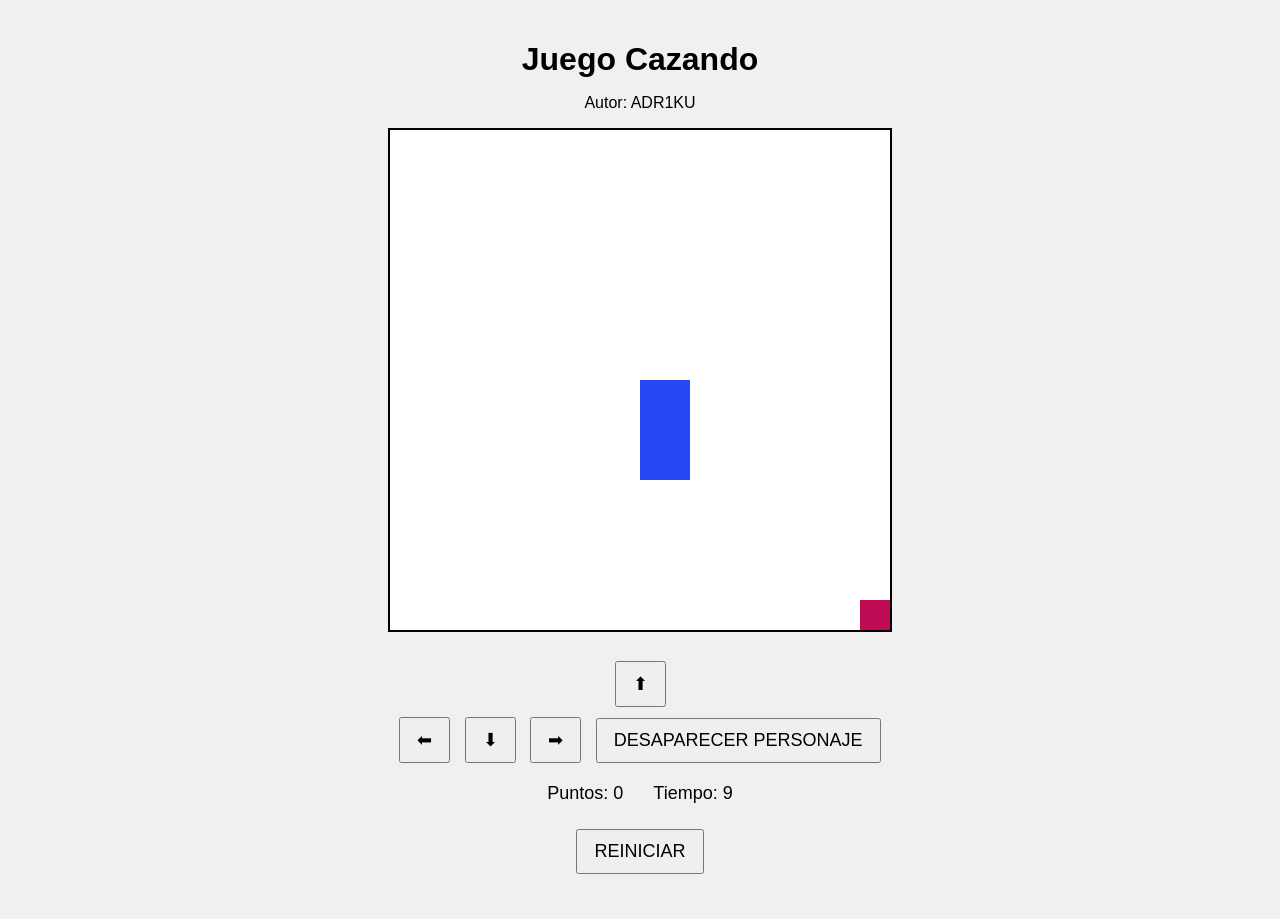
==== index.html @ fa3a38e7 "Cambio de nombre html" ====
<!DOCTYPE html>
<html>
<head>
  <title>Juego Cazando</title>
  <link rel="stylesheet" href="cazando.css"/>
  <script src="utilitarios.js"></script>
</head>
<body onload="iniciarJuego()">

  <h1>Juego Cazando</h1>
  <p>Autor: ADR1KU</p>
  <canvas id="areaJuego" width="500" height="500"></canvas>

  <div class="controles">
    <button onclick="moverArriba()">⬆</button>
    <br>
    <button onclick="moverIzquierda()">⬅</button>
    <button onclick="moverAbajo()">⬇</button>
    <button onclick="moverDerecha()">➡</button>
    <button onclick="desaparecerPersonaje()">DESAPARECER PERSONAJE</button>

  </div>


  <div class="panel">
    <span>Puntos: <span id="puntos">0</span></span>
    <span>Tiempo: <span id="tiempo">10</span></span>
  </div>
  <div class="controles">
    <button onclick="reiniciar()">REINICIAR</button>
  </div>

  <p id="mensaje"></p>

  <script src="cazando.js"></script>
</body>
</html>
---- cazando.css ----
body {
  text-align: center;
  font-family: Arial, sans-serif;
  background: #f0f0f0;
  margin: 0;
  padding: 20px;
}

h1 {
  margin-bottom: 5px;
}

.panel {
  margin: 15px 0;
  font-size: 18px;
  display: flex;
  justify-content: center;
  gap: 30px;
}

canvas {
  background: white;
  border: 2px solid black;
}

.controles {
  margin-top: 20px;
}

button {
  margin: 5px;
  padding: 10px 16px;
  font-size: 18px;
  cursor: pointer;
}

#mensaje {
  font-size: 20px;
  font-weight: bold;
  color: darkred;
  margin-top: 15px;
}
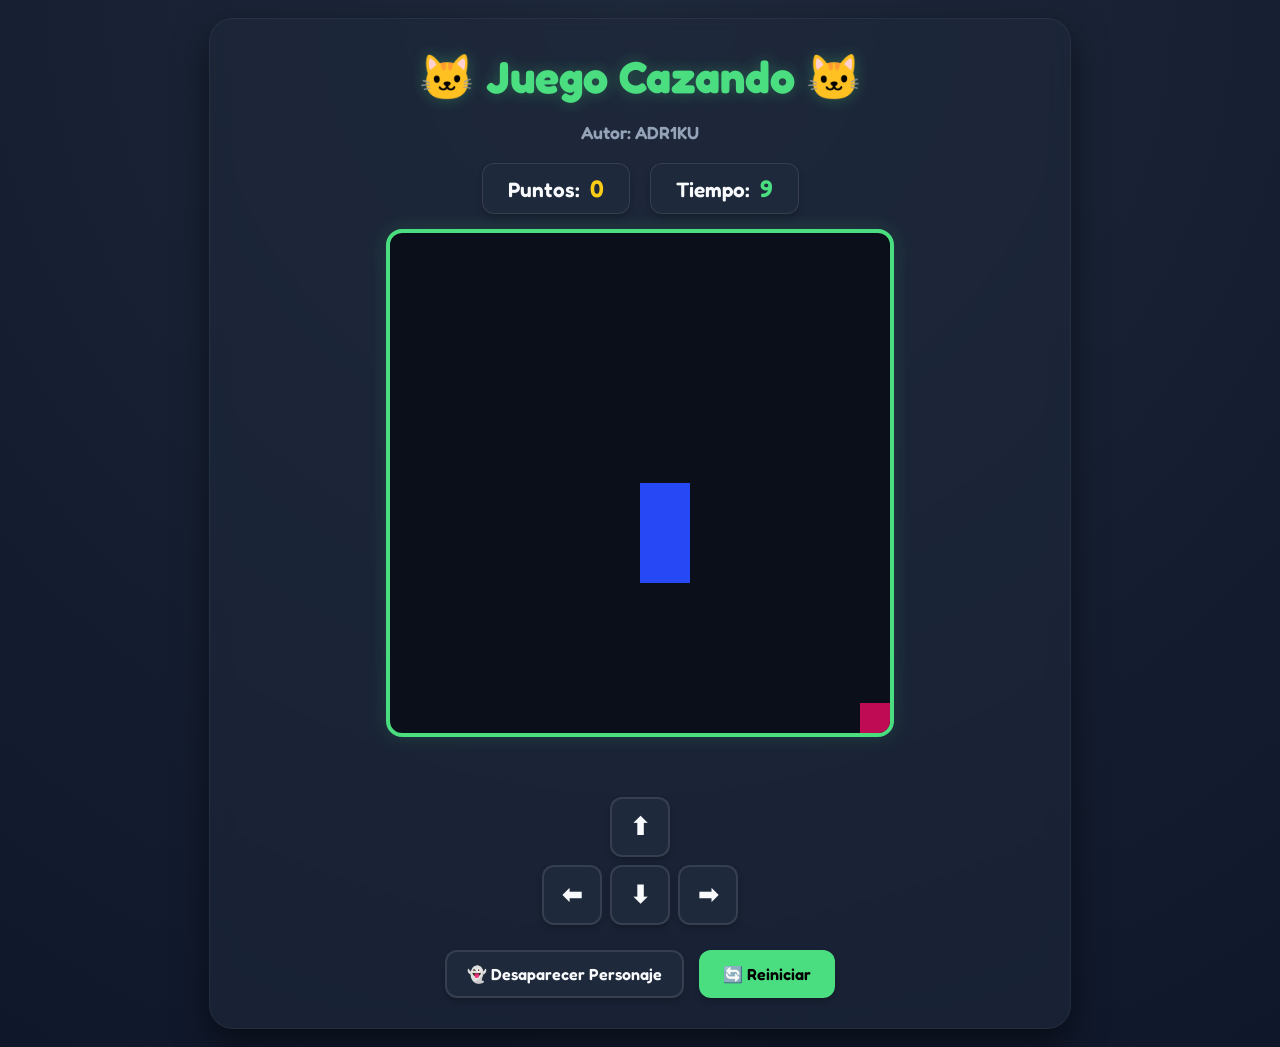
==== commit c0903389: "Diseño mejorado de la página web utilizando IA dentro del cazando.css" ====
--- a/index.html
+++ b/index.html
@@ -1,36 +1,57 @@
 <!DOCTYPE html>
-<html>
+<html lang="es">
 <head>
+  <meta charset="UTF-8">
+  <meta name="viewport" content="width=device-width, initial-scale=1.0">
   <title>Juego Cazando</title>
+  <!-- Manteniendo la misma fuente de la estética arcade -->
+  <link href="https://fonts.googleapis.com/css2?family=Fredoka:wght@400;600&display=swap" rel="stylesheet">
   <link rel="stylesheet" href="cazando.css"/>
   <script src="utilitarios.js"></script>
 </head>
 <body onload="iniciarJuego()">
+  
+  <div class="contenedor">
+    <header>
+      <h1>🐱 Juego Cazando 🐱</h1>
+      <p class="autor">Autor: ADR1KU</p>
+    </header>
 
-  <h1>Juego Cazando</h1>
-  <p>Autor: ADR1KU</p>
-  <canvas id="areaJuego" width="500" height="500"></canvas>
+    <div class="game-wrapper">
+      <div class="panel">
+        <div class="stat-box">
+          Puntos: <span id="puntos" class="valor-puntos">0</span>
+        </div>
+        <div class="stat-box">
+          Tiempo: <span id="tiempo" class="valor-tiempo">10</span>
+        </div>
+      </div>
 
-  <div class="controles">
-    <button onclick="moverArriba()">⬆</button>
-    <br>
-    <button onclick="moverIzquierda()">⬅</button>
-    <button onclick="moverAbajo()">⬇</button>
-    <button onclick="moverDerecha()">➡</button>
-    <button onclick="desaparecerPersonaje()">DESAPARECER PERSONAJE</button>
+      <canvas id="areaJuego" width="500" height="500"></canvas>
+    </div>
+    
+    <!-- Mensaje del sistema (ganar/perder) -->
+    <p id="mensaje" class="mensaje-alerta"></p>
+
+    <!-- Controles de dirección formato cruceta (D-Pad) -->
+    <div class="controles-direccion">
+      <div class="fila-arriba">
+        <button class="btn-control btn-dpad" onclick="moverArriba()">⬆</button>
+      </div>
+      <div class="fila-medio">
+        <button class="btn-control btn-dpad" onclick="moverIzquierda()">⬅</button>
+        <button class="btn-control btn-dpad" onclick="moverAbajo()">⬇</button>
+        <button class="btn-control btn-dpad" onclick="moverDerecha()">➡</button>
+      </div>
+    </div>
+
+    <!-- Controles de acción generales -->
+    <div class="controles-accion">
+      <button class="btn-secundario" onclick="desaparecerPersonaje()">👻 Desaparecer Personaje</button>
+      <button class="btn-accion" onclick="reiniciar()">🔄 Reiniciar</button>
+    </div>
 
   </div>
-
-
-  <div class="panel">
-    <span>Puntos: <span id="puntos">0</span></span>
-    <span>Tiempo: <span id="tiempo">10</span></span>
-  </div>
-  <div class="controles">
-    <button onclick="reiniciar()">REINICIAR</button>
-  </div>
-
-  <p id="mensaje"></p>
 
   <script src="cazando.js"></script>
 </body>
--- a/cazando.css
+++ b/cazando.css
@@ -1,42 +1,179 @@
-body {
-  text-align: center;
-  font-family: Arial, sans-serif;
-  background: #f0f0f0;
-  margin: 0;
-  padding: 20px;
+/* Paleta de colores consistente, usando el verde como tema principal de este juego */
+:root {
+  --primary-color: #4ADE80; /* Verde neón para el gato/juego */
+  --secondary-color: #FACC15; /* Amarillo para los puntos */
+  --bg-color: #0F172A;      /* Fondo oscuro principal */
+  --surface-color: #1E293B; /* Contenedores secundarios */
+  --text-main: #F8FAFC;     /* Texto blanco azulado */
+  --text-muted: #94A3B8;    /* Texto grisáceo */
+  --alert-color: #EF4444;   /* Rojo para mensajes de error o fin de tiempo */
 }
 
-h1 {
-  margin-bottom: 5px;
+body {
+  font-family: 'Fredoka', sans-serif;
+  background-color: var(--bg-color);
+  background-image: radial-gradient(circle at top, #1e293b 0%, #0f172a 100%);
+  color: var(--text-main);
+  text-align: center;
+  margin: 0;
+  padding: 2vh 20px;
+  min-height: 100vh;
+  display: flex;
+  justify-content: center;
+  align-items: center;
 }
 
+.contenedor {
+  max-width: 800px;
+  width: 100%;
+  background: rgba(30, 41, 59, 0.6);
+  padding: 30px;
+  border-radius: 24px;
+  box-shadow: 0 15px 35px rgba(0, 0, 0, 0.5);
+  border: 1px solid rgba(255, 255, 255, 0.05);
+  backdrop-filter: blur(10px);
+}
+
+header h1 {
+  color: var(--primary-color);
+  font-size: 2.8rem;
+  margin: 0 0 5px 0;
+  text-shadow: 0 0 15px rgba(74, 222, 128, 0.3);
+}
+
+.autor {
+  font-size: 1.1rem;
+  color: var(--text-muted);
+  margin-bottom: 20px;
+  font-weight: 600;
+}
+
+.game-wrapper {
+  position: relative;
+  margin: 15px 0;
+}
+
+/* Panel de Puntos y Tiempo */
 .panel {
-  margin: 15px 0;
-  font-size: 18px;
   display: flex;
   justify-content: center;
-  gap: 30px;
+  gap: 20px;
+  margin-bottom: 15px;
 }
 
-canvas {
-  background: white;
-  border: 2px solid black;
+.stat-box {
+  background: var(--surface-color);
+  padding: 10px 25px;
+  border-radius: 12px;
+  font-size: 1.3rem;
+  font-weight: 600;
+  border: 1px solid rgba(255, 255, 255, 0.1);
+  box-shadow: 0 4px 6px rgba(0, 0, 0, 0.2);
 }
 
-.controles {
-  margin-top: 20px;
+.valor-puntos { color: var(--secondary-color); font-size: 1.5rem; margin-left: 5px; }
+.valor-tiempo { color: var(--primary-color); font-size: 1.5rem; margin-left: 5px; }
+
+/* Lienzo del juego */
+canvas {
+  background-color: #0B0F19;
+  border: 4px solid var(--primary-color);
+  border-radius: 16px;
+  display: block;
+  margin: 0 auto;
+  box-shadow: 0 0 20px rgba(74, 222, 128, 0.15);
+  max-width: 100%;
+  height: auto;
 }
 
-button {
-  margin: 5px;
-  padding: 10px 16px;
-  font-size: 18px;
-  cursor: pointer;
+/* Mensaje del sistema (El ID #mensaje se mantiene intacto) */
+#mensaje {
+  font-size: 1.5rem;
+  font-weight: 600;
+  color: var(--alert-color);
+  margin: 15px 0;
+  min-height: 30px; /* Evita que el layout salte cuando aparece el texto */
+  text-shadow: 0 0 10px rgba(239, 68, 68, 0.4);
 }
 
-#mensaje {
-  font-size: 20px;
-  font-weight: bold;
-  color: darkred;
-  margin-top: 15px;
+/* --- ESTILOS DE BOTONES Y CONTROLES --- */
+button {
+  font-family: 'Fredoka', sans-serif;
+  font-weight: 600;
+  border: none;
+  border-radius: 12px;
+  cursor: pointer;
+  transition: all 0.2s cubic-bezier(0.4, 0, 0.2, 1);
+  box-shadow: 0 4px 6px rgba(0, 0, 0, 0.2);
+}
+
+/* Cruceta de dirección (D-Pad) */
+.controles-direccion {
+  display: flex;
+  flex-direction: column;
+  align-items: center;
+  gap: 8px;
+  margin-bottom: 25px;
+}
+
+.fila-medio {
+  display: flex;
+  gap: 8px;
+}
+
+.btn-dpad {
+  width: 60px;
+  height: 60px;
+  padding: 0;
+  display: flex;
+  justify-content: center;
+  align-items: center;
+  font-size: 24px;
+}
+
+.btn-control, .btn-secundario {
+  background-color: var(--surface-color);
+  color: var(--text-main);
+  border: 2px solid rgba(255, 255, 255, 0.1);
+}
+
+.btn-control:hover, .btn-secundario:hover {
+  background-color: #2D3748;
+  border-color: var(--primary-color);
+  color: var(--primary-color);
+  transform: translateY(-2px);
+}
+
+.btn-control:active, .btn-secundario:active {
+  transform: translateY(1px);
+}
+
+/* Controles de Acción (Desaparecer / Reiniciar) */
+.controles-accion {
+  display: flex;
+  justify-content: center;
+  gap: 15px;
+  flex-wrap: wrap;
+}
+
+.btn-secundario {
+  padding: 12px 20px;
+  font-size: 16px;
+}
+
+.btn-accion {
+  padding: 12px 24px;
+  font-size: 16px;
+  background-color: var(--primary-color);
+  color: #000;
+}
+
+.btn-accion:hover {
+  background-color: #86EFAC; /* Verde más claro */
+  transform: translateY(-2px);
+  box-shadow: 0 6px 15px rgba(74, 222, 128, 0.4);
+}
+
+.btn-accion:active {
+  transform: translateY(1px);
 }
